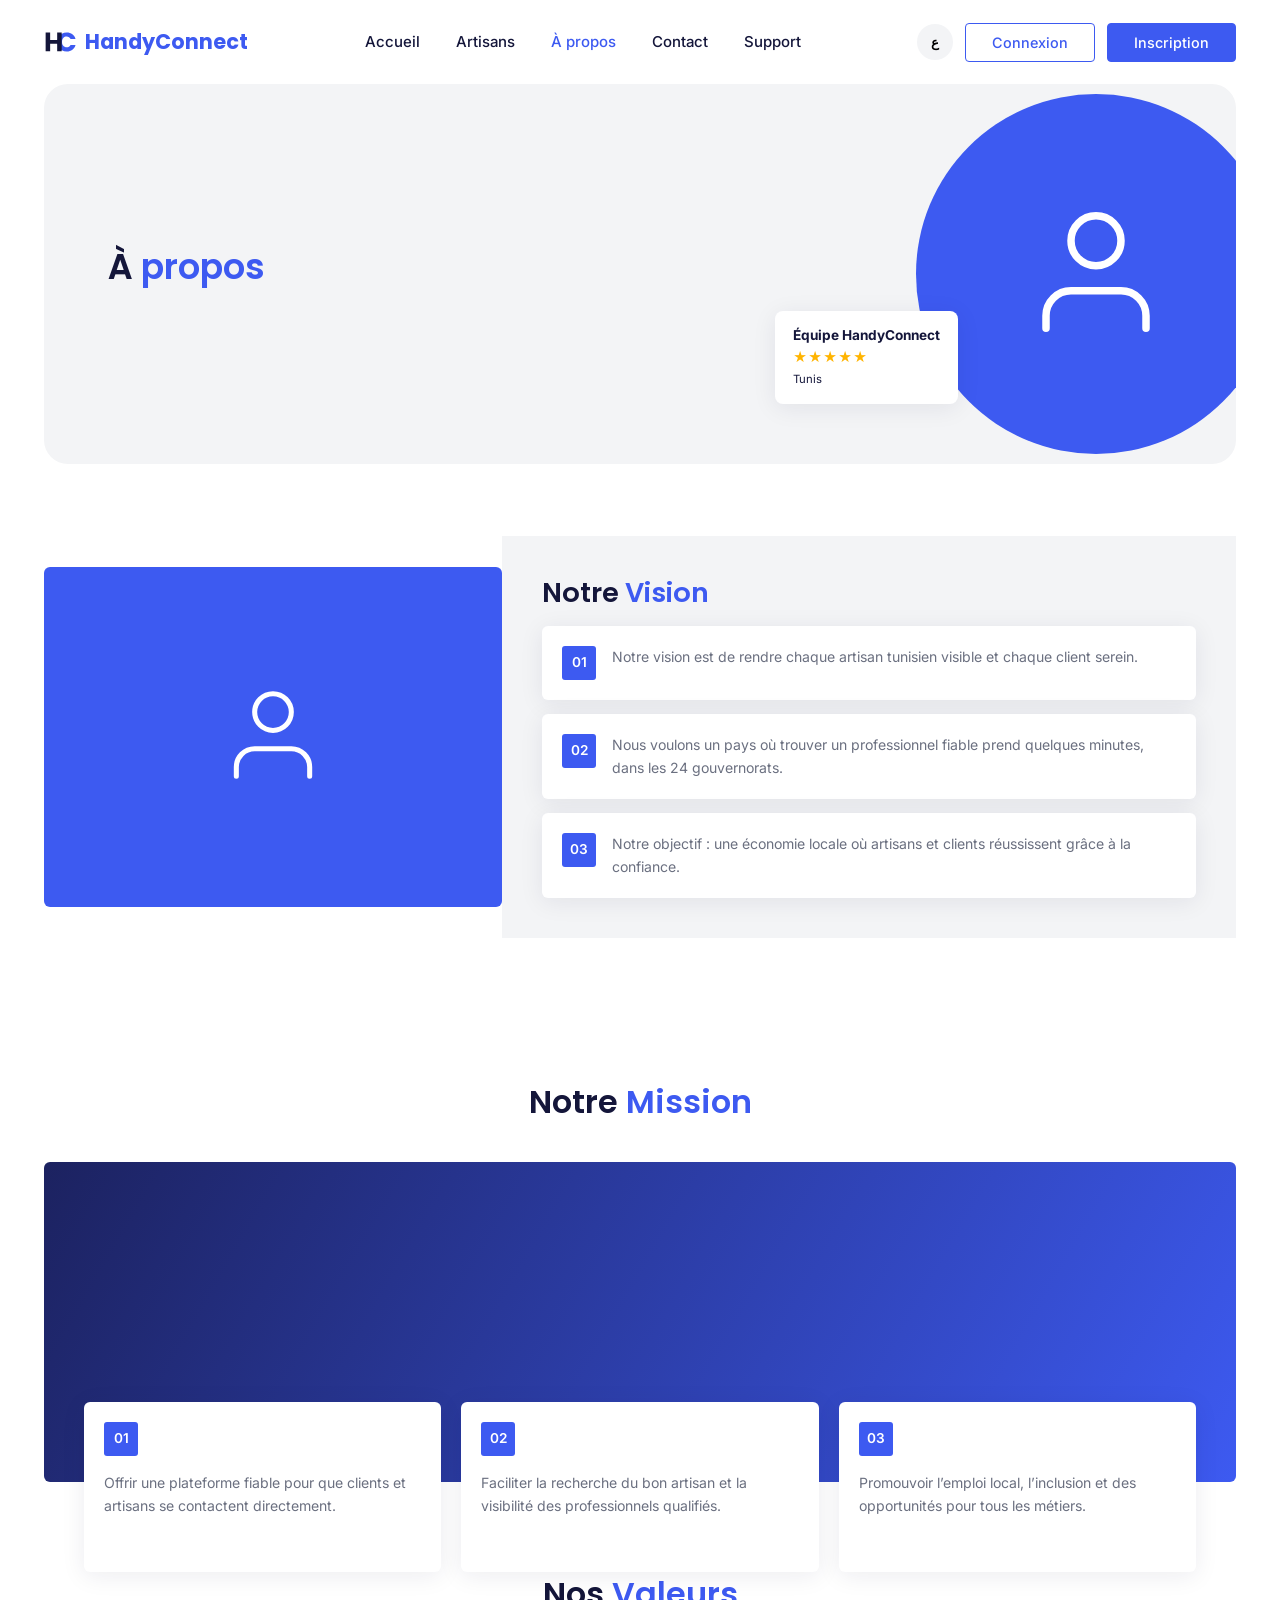
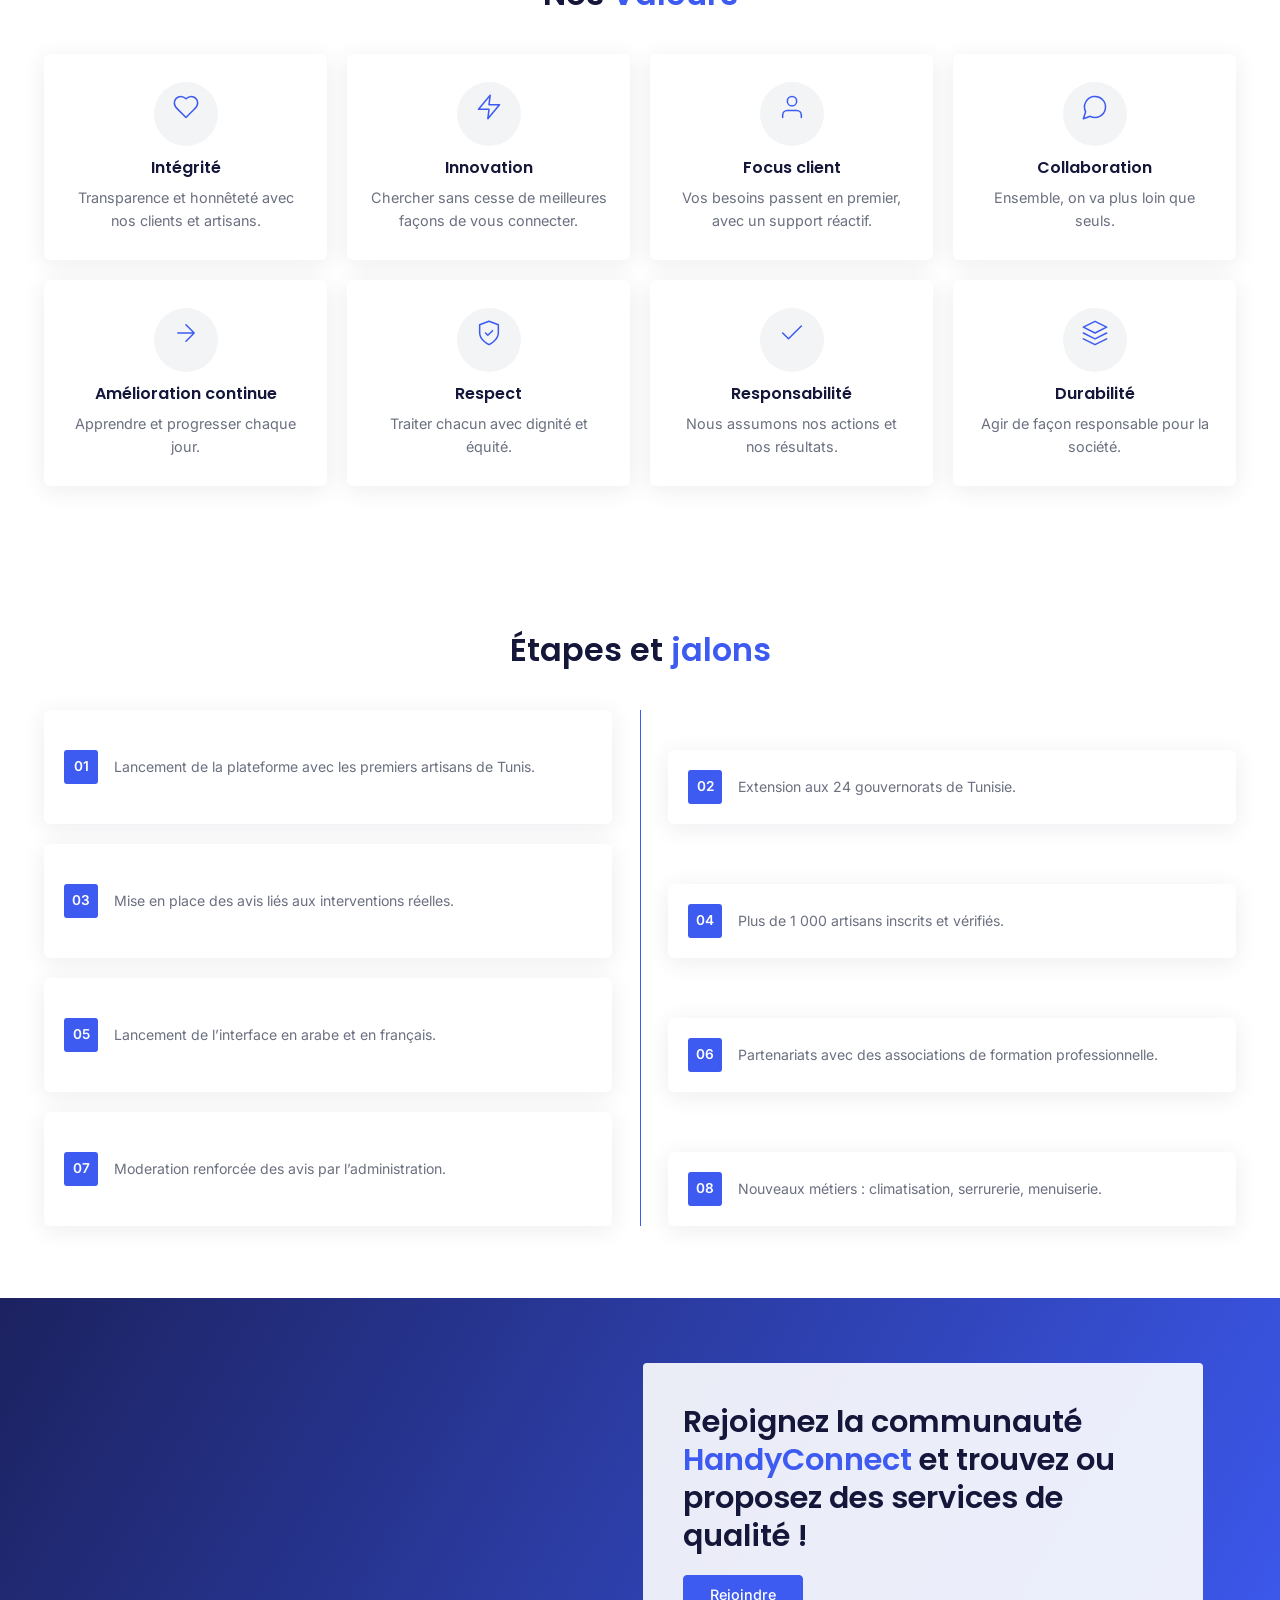
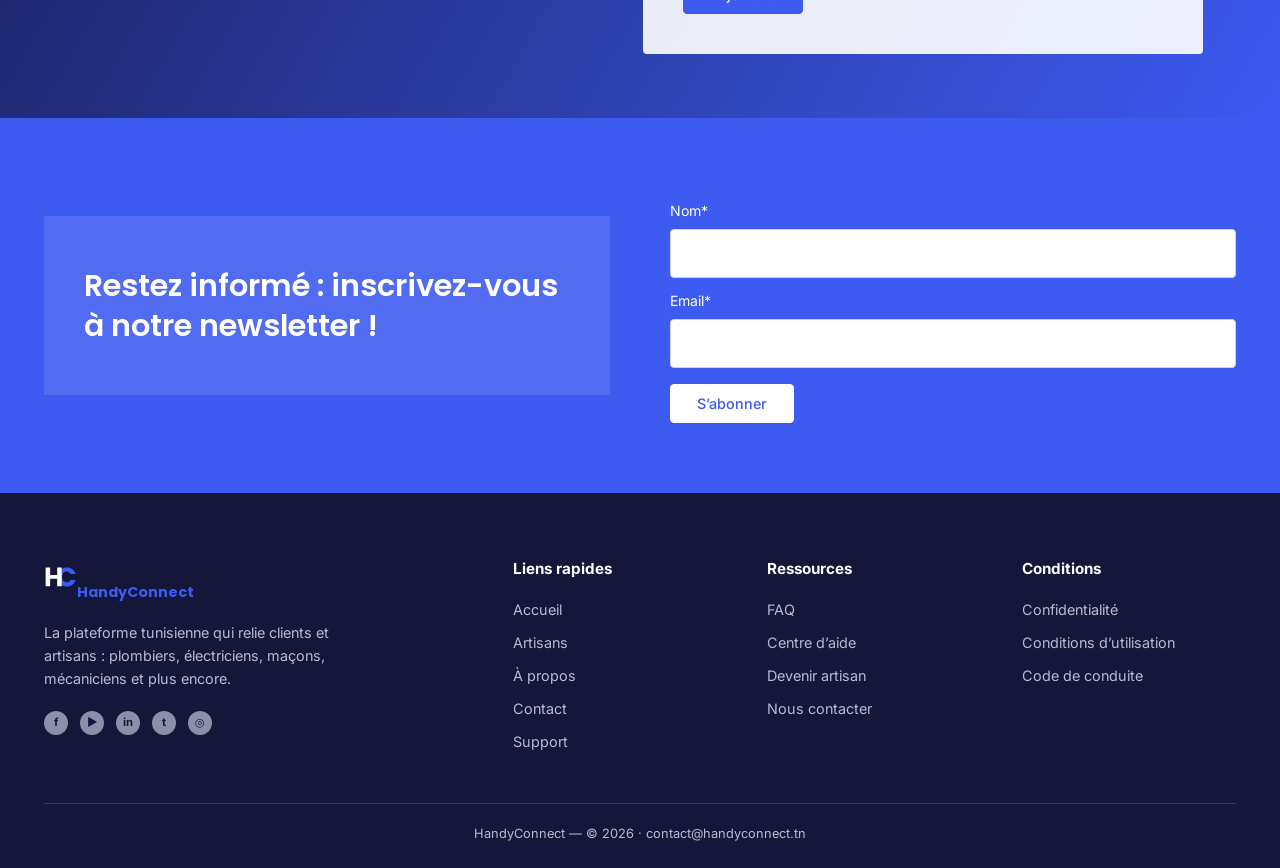
==== about.html @ 137a17ba "v0" ====
<!DOCTYPE html><html lang="fr"><head><meta charset="UTF-8"><meta name="viewport" content="width=device-width,initial-scale=1"><title>À propos — HandyConnect</title><meta name="theme-color" content="#3D5AF1"><link href="https://fonts.googleapis.com/css2?family=Cairo:wght@400;700&family=Inter:wght@400;500;600&family=Poppins:wght@500;600;700&display=swap" rel="stylesheet"><link rel="icon" href="img/logo.svg"><link rel="stylesheet" href="style.css"></head><body><div id="hd"></div>
<main class="w"><div class="hc"><div><h1 data-ar="من <span>نحن</span>">À <span>propos</span></h1></div><div class="hv"><div class="cr"><span data-ic="user"></span></div><div class="fc"><b>Équipe HandyConnect</b><br><span class="sr">★★★★★</span><br><small>Tunis</small></div></div></div>
<section class="sec"><div class="vs"><div class="vi"><span data-ic="user"></span></div><div class="vp"><h2 data-ar="رؤيتنا <span></span>">Notre <span>Vision</span></h2><div style="display:flex;flex-direction:column;gap:14px" id="vis"></div></div></div></section>
<section class="sec" style="padding-bottom:110px"><h2 class="st" data-ar="مهمتنا">Notre <span>Mission</span></h2><div class="ms"><div class="g3" id="mis"></div></div></section>
<section class="sec"><h2 class="st" data-ar="قيمنا">Nos <span>Valeurs</span></h2><div class="g4" id="val"></div></section>
<section class="sec"><h2 class="st">Étapes et <span>jalons</span></h2><div class="mil" id="mil"></div></section></main>
<section class="bn" data-cta></section><section class="nl" data-nl></section><div id="ft"></div><script src="app.js"></script></body></html>
---- style.css ----
:root{--b:#3D5AF1;--d:#14163A;--g:#F3F4F6;--m:#6B7080;--l:#E5E7EB;--sh:0 4px 24px rgba(20,22,58,.08)}
*{margin:0;padding:0;box-sizing:border-box}html{scroll-behavior:smooth}
body{font:15px/1.6 Inter,system-ui,sans-serif;color:var(--d);background:#fff}
h1,h2,h3,.logo{font-family:Poppins,sans-serif;line-height:1.25;font-weight:600}
[dir=rtl] body,[dir=rtl] h1,[dir=rtl] h2,[dir=rtl] h3,[dir=rtl] .logo{font-family:Cairo,sans-serif}
a{color:inherit;text-decoration:none}.i{width:1.1em;height:1.1em;vertical-align:-.17em;flex-shrink:0}
.w{max-width:1240px;margin:auto;padding:0 24px}h1 span,h2 span{color:var(--b)}.c{text-align:center;margin-top:36px}
.nv{background:#fff;position:sticky;top:0;z-index:20}.ni{height:84px;display:flex;align-items:center;justify-content:space-between;gap:24px}
.logo{display:flex;align-items:center;gap:8px;font-size:1.3rem;font-weight:700;color:var(--b)}
.lm{width:34px;height:34px;border-radius:50%;background:var(--g);display:grid;place-items:center;font-size:1rem}
.nv nav{display:flex;gap:36px;font-weight:500}.nv nav a.on,.nv nav a:hover{color:var(--b)}
.nr{display:flex;gap:12px;align-items:center}
.bf,.bo{display:inline-flex;align-items:center;justify-content:center;gap:8px;padding:10px 26px;border-radius:4px;font:500 .9rem Inter,sans-serif;cursor:pointer;border:1px solid var(--b)}
.bf{background:var(--b);color:#fff}.bo{background:#fff;color:var(--b)}.bf:hover{filter:brightness(.92)}
.lgb{width:36px;height:36px;border:0;background:var(--g);border-radius:50%;cursor:pointer;font-weight:700}
.hc{background:var(--g);border-radius:24px;display:grid;grid-template-columns:1.2fr 1fr;align-items:center;min-height:300px;overflow:hidden;padding:40px 0 40px 64px}
.hc h1{font-size:2.2rem;margin-bottom:14px}.hc p{max-width:480px}
.hv{position:relative;height:300px}.cr{position:absolute;right:-40px;top:-30px;width:360px;height:360px;border-radius:50%;background:var(--b);display:grid;place-items:center;color:#fff}
.cr .i{width:150px;height:150px;stroke-width:1.2}
.fc{position:absolute;left:10%;bottom:20px;background:#fff;border-radius:8px;padding:14px 18px;box-shadow:var(--sh);font-size:.85rem;z-index:2}
.sr{color:#FFB400;letter-spacing:1px}.sr i{color:#D1D5DB;font-style:normal}
input,select,textarea{font:inherit;font-size:.92rem;padding:12px 14px;border:1px solid #D1D5DB;border-radius:4px;background:#fff;color:var(--d);width:100%}
.srch{display:flex;gap:10px;margin-top:24px;flex-wrap:wrap;max-width:560px}.srch>*{flex:1;min-width:140px}.srch .bf{flex:0 0 auto}
.sec{padding:72px 0}.bg{background:var(--g)}.st{text-align:center;font-size:2rem;margin-bottom:40px}
.g4{display:grid;grid-template-columns:repeat(4,1fr);gap:20px}.g3{display:grid;grid-template-columns:repeat(3,1fr);gap:20px}
.cc{background:#fff;box-shadow:var(--sh);border-radius:6px;padding:28px 22px;text-align:center;cursor:pointer}
.cc .i{width:56px;height:56px;color:var(--b);stroke-width:1.3;margin-bottom:14px}.cc h3{font-size:1rem;margin-bottom:8px}.cc p{color:var(--m);font-size:.9rem}
.card{background:#fff;box-shadow:var(--sh);border-radius:8px;overflow:hidden;cursor:pointer;transition:.2s}.card:hover{transform:translateY(-4px)}
.av{height:190px;display:grid;place-items:center;position:relative;color:#fff}.av .i{width:70px;height:70px;stroke-width:1.2}
.av span{position:absolute;bottom:8px;right:14px;font:700 1.6rem Poppins;opacity:.35}
.c0{background:#3D5AF1}.c1{background:#5B7CFA}.c2{background:#2D3FB8}.c3{background:#6D83F2}
.cb{padding:16px}.cb h3{font-size:1.02rem}.mu{color:var(--m);font-size:.9rem}.rt{font-size:.85rem;margin:6px 0}.lc{font-size:.85rem;color:var(--m)}.lc .i{color:var(--b)}
.rr{display:flex;justify-content:space-between;align-items:flex-end;margin-top:12px;font-size:.75rem;color:var(--m)}.rr div{display:flex;flex-direction:column;gap:4px}
.tag{background:var(--b);color:#fff;padding:2px 8px;border-radius:3px;font-size:.8rem;font-weight:600;width:fit-content}.sat{background:var(--g);padding:2px 10px;border-radius:3px;color:var(--d);font-weight:600;font-size:.82rem}
.nm{width:34px;height:34px;background:var(--b);color:#fff;display:grid;place-items:center;font-weight:600;font-size:.85rem;border-radius:3px;flex-shrink:0}
.nc{display:flex;gap:16px;background:#fff;box-shadow:var(--sh);padding:20px;border-radius:6px;align-items:flex-start}.nc p{color:var(--m);font-size:.88rem}.nc h3{font-size:.95rem;margin-bottom:4px}
.bn{background:linear-gradient(120deg,#1c2260,#3D5AF1);min-height:420px;display:flex;align-items:center;justify-content:flex-end;padding:40px 6%}
.bn>div{background:rgba(255,255,255,.9);max-width:560px;padding:40px;border-radius:4px}.bn h2{font-size:1.9rem;margin-bottom:20px}
.nl{background:var(--b);color:#fff;padding:70px 0}.nli{display:grid;grid-template-columns:1fr 1fr;gap:60px;align-items:center}
.pn{background:rgba(255,255,255,.1);padding:50px 40px;font:600 1.9rem/1.3 Poppins,sans-serif}
.nl label,.fm label{display:block;margin:12px 0 6px;font-size:.88rem}.nl .bf{background:#fff;color:var(--b);margin-top:16px;border-color:#fff}
footer{background:var(--d);color:#B8BBD0;padding:64px 0 24px}.fg{display:grid;grid-template-columns:2fr 1fr 1fr 1fr;gap:40px}
.fg h4{color:#fff;margin-bottom:16px;font-size:.95rem}.fg a{display:block;margin-bottom:10px;font-size:.9rem}.fg a:hover{color:#fff}.fg p{margin:20px 0;max-width:340px;font-size:.9rem}
.fb{border-top:1px solid rgba(255,255,255,.15);margin-top:40px;padding-top:20px;text-align:center;font-size:.8rem}
.sc{display:flex;gap:12px}.sc span{width:24px;height:24px;border-radius:50%;background:#8b8fa8;color:var(--d);display:grid;place-items:center;font-size:.7rem;font-weight:700}
footer .lm{background:#fff;width:50px;height:50px}
.lay{display:grid;grid-template-columns:240px 1fr;gap:36px;padding:48px 0 72px}
.gp{padding-bottom:20px;margin-bottom:20px;border-bottom:1px solid var(--l)}.gp h4{font-size:.9rem;margin-bottom:12px}
.gp label{display:flex;gap:10px;align-items:center;font-size:.88rem;margin-bottom:10px;cursor:pointer}.gp label span{margin-inline-start:auto;color:#9CA3AF}.gp input{width:auto;accent-color:var(--b)}
.tb{display:flex;gap:10px;margin-bottom:24px}.tb input{flex:2}.tb select{flex:1}.empty{grid-column:1/-1;padding:40px;text-align:center;color:var(--m)}
.cv{height:230px;border-radius:24px;background:linear-gradient(120deg,#e8ebf5,#c9d2fb)}
.pt{display:grid;grid-template-columns:260px 1fr;gap:40px;margin-top:-120px;padding:0 40px}
.pa{background:var(--b);height:340px;border-radius:12px;display:grid;place-items:center;color:#fff}.pa .i{width:120px;height:120px;stroke-width:1.1}
.pb{display:flex;gap:10px;margin-top:16px}.pb a{flex:1;padding:10px 8px}.pi{padding-top:130px}.pi h2{font-size:1.5rem}
.pi dl{display:grid;grid-template-columns:1fr 1fr;gap:10px 30px;font-size:.88rem;margin:16px 0}.pi dt{font-weight:700;display:inline}.pi dd{display:inline;color:var(--m)}.pi>p{color:var(--m)}
.row{display:flex;gap:20px;overflow-x:auto;scroll-behavior:smooth;padding:8px 4px 16px}.row>.card{flex:0 0 260px}
.ar2{display:flex;gap:10px;align-items:center;margin-top:16px}.ar2 button{width:36px;height:36px;border-radius:50%;border:1px solid var(--b);background:#fff;color:var(--b);cursor:pointer;display:grid;place-items:center}.ar2 button:first-of-type{background:var(--b);color:#fff}
.vs{display:grid;grid-template-columns:1fr 1.6fr;gap:0;align-items:center}.vi{height:340px;background:var(--b);color:#fff;display:grid;place-items:center;border-radius:6px}.vi .i{width:110px;height:110px;stroke-width:1.1}
.vp{background:var(--g);padding:40px;display:flex;flex-direction:column;gap:16px}.vp h2{font-size:1.7rem}
.ms{background:linear-gradient(120deg,#1c2260,#3D5AF1);border-radius:6px;padding:150px 40px 0;margin-bottom:-90px;position:relative}.ms .g3{transform:translateY(90px)}.ms .nc{flex-direction:column;min-height:170px}
.vc{width:64px;height:64px;border-radius:50%;background:var(--g);display:grid;place-items:center;margin:0 auto 12px;color:var(--b)}.vc .i{width:28px;height:28px}
.mil{position:relative;display:grid;grid-template-columns:1fr 1fr;gap:20px 56px}.mil:before{content:'';position:absolute;left:50%;top:0;bottom:0;width:1px;background:var(--b)}.mil .nc:nth-child(even){margin-top:40px}.mil .nc{align-items:center}
.fm{background:#fff;box-shadow:var(--sh);padding:40px;border-radius:6px}.fm h2{font-size:1.8rem;margin-bottom:8px}.fm em{color:#e11;font-style:normal}.fm .bf{margin-top:20px}.fm textarea{min-height:110px}
.cg{display:grid;grid-template-columns:1.2fr 1fr;gap:60px;padding:48px 0;align-items:start}
.dk{background:var(--d);color:#fff;padding:44px;border-radius:6px}.dk h2{font-size:1.9rem;margin-bottom:24px}.dk div{display:flex;gap:14px;margin-bottom:20px}.dk small{display:block;opacity:.8}.dk b{font-size:1.05rem}
.ofc{display:grid;grid-template-columns:1fr 1fr;gap:20px;background:#fff;padding:0}.mp{min-height:420px;background:#e9edf0 repeating-linear-gradient(45deg,transparent 0 40px,#fff 40px 43px),repeating-linear-gradient(-30deg,transparent 0 60px,#dfe4e8 60px 64px);position:relative;border-radius:4px}
.mp .i{position:absolute;width:30px;height:30px;color:var(--b);fill:#fff}.ol{display:flex;flex-direction:column;gap:16px;justify-content:center;padding:20px}
.of{display:flex;gap:16px;align-items:center;border:1px solid #9CA3AF;border-radius:4px;padding:16px 24px;cursor:pointer}.of.on{box-shadow:var(--sh);border-color:#fff}.of .th{width:80px;height:60px;border-radius:4px;background:var(--b);display:grid;place-items:center;color:#fff}
.faq details{border-bottom:1px solid var(--l);padding:14px 0}.faq summary{font-weight:600;cursor:pointer}.faq p{color:var(--m);margin-top:8px}
.sp{display:grid;grid-template-columns:1fr 1fr;gap:40px;align-items:stretch}.sp .vi{height:100%;min-height:420px}
.au{max-width:900px;margin:40px auto;display:grid;grid-template-columns:1fr 1.2fr;box-shadow:var(--sh);border-radius:12px;overflow:hidden}
.al{background:var(--b);color:#fff;padding:40px;display:flex;flex-direction:column;gap:14px}.al h2{font-size:1.8rem}.al ul{list-style:none;margin-top:auto;display:flex;flex-direction:column;gap:8px}
.ar{padding:40px}.ar h1{font-size:1.7rem}.ar label{display:block;margin:14px 0 4px;font-weight:500;font-size:.88rem}.ar .bf{width:100%;margin-top:18px}.ar p.alt{text-align:center;margin-top:14px}.ar a{color:var(--b);font-weight:600}
.tabs{display:flex;gap:8px;margin-top:12px}.tabs label{flex:1;margin:0;text-align:center;border:1px solid var(--b);border-radius:4px;padding:9px;cursor:pointer}.tabs input{display:none;width:auto}.tabs label:has(input:checked){background:var(--b);color:#fff}
.pw{position:relative}.pe{position:absolute;right:10px;top:50%;transform:translateY(-50%);border:0;background:none;cursor:pointer;color:var(--m)}
[dir=rtl] .pe{right:auto;left:10px}
@media(max-width:900px){.nv nav{display:none}.hc{grid-template-columns:1fr;padding:32px 24px}.hv{display:none}.g4,.g3{grid-template-columns:1fr 1fr}.lay,.vs,.cg,.ofc,.sp,.au,.nli,.pt,.fg{grid-template-columns:1fr}.pt{margin-top:-60px;padding:0 16px}.pi{padding-top:0}.mil{grid-template-columns:1fr}.mil:before{display:none}.ms .g3{transform:none}.ms{padding:40px 16px;margin:0}.nr .bo{display:none}}
@media(max-width:560px){.g4,.g3{grid-template-columns:1fr}}
.av img,.pa img{position:absolute;inset:0;width:100%;height:100%;object-fit:cover}.pa{position:relative;overflow:hidden}
.stt{display:flex;justify-content:space-around;flex-wrap:wrap;gap:20px;padding:36px 0;text-align:center}.stt b{display:block;font:600 1.8rem Poppins,sans-serif;color:var(--b)}.stt span{color:var(--m);font-size:.9rem}
.pop{margin-top:14px;font-size:.85rem}.pop a{color:var(--b);margin-inline-end:10px;text-decoration:underline}
.bb{background:var(--b);color:#fff;border-radius:12px;padding:64px;display:grid;grid-template-columns:1fr 1.3fr;gap:40px;align-items:center}.bb h2{font-size:1.8rem}.bb .bo{border-color:#fff;background:none;color:#fff}.bb .bf{background:#fff;color:var(--b);border-color:#fff}.bb .bt{display:flex;gap:12px;margin-top:24px;flex-wrap:wrap}.bb .vi{background:rgba(255,255,255,.12);height:220px}
.tile{background:#fff;box-shadow:var(--sh);border-radius:6px;padding:24px 16px;text-align:center;cursor:pointer}.tile.on{background:var(--d);color:#fff}.tile .i{width:44px;height:44px;margin-bottom:8px;color:var(--b);stroke-width:1.4}.tile.on .i{color:#fff}.tile small{display:block;color:var(--m)}.tile.on small{color:#B8BBD0}
.ft6 .nc{flex-direction:column}.ft6 .i{width:34px;height:34px;color:var(--b)}
.pl{display:grid;grid-template-columns:1fr 1fr;gap:24px;max-width:860px;margin:auto}.plan{padding:32px;border-radius:8px;box-shadow:var(--sh);background:#fff}.plan.k{background:var(--d);color:#fff}.plan .pr{font:600 2.2rem Poppins,sans-serif;display:block;margin:8px 0}.plan ul{list-style:none;margin:16px 0 24px}.plan li{padding:5px 0;display:flex;gap:8px;font-size:.9rem}.plan li:before{content:'✓';color:var(--b)}.plan.k li:before{color:#8fa2ff}.plan .bf{width:100%}
.tt{max-width:760px;margin:auto;text-align:center}.tt p{font-size:1.1rem;color:var(--m);margin-bottom:20px}.tn{display:flex;gap:10px;align-items:center;justify-content:center;margin-top:24px}.tn b{font:600 2rem Poppins,sans-serif;color:var(--b)}
.pc{background:#fff;box-shadow:var(--sh);border-radius:6px;padding:18px;display:flex;flex-direction:column;gap:6px;font-size:.9rem}.bl .av{height:150px}
.faq details[open] summary{color:var(--b)}
@media(max-width:900px){.bb,.pl{grid-template-columns:1fr;padding:32px 20px}.bb{padding:32px 20px}}
.lg{height:40px;width:auto}
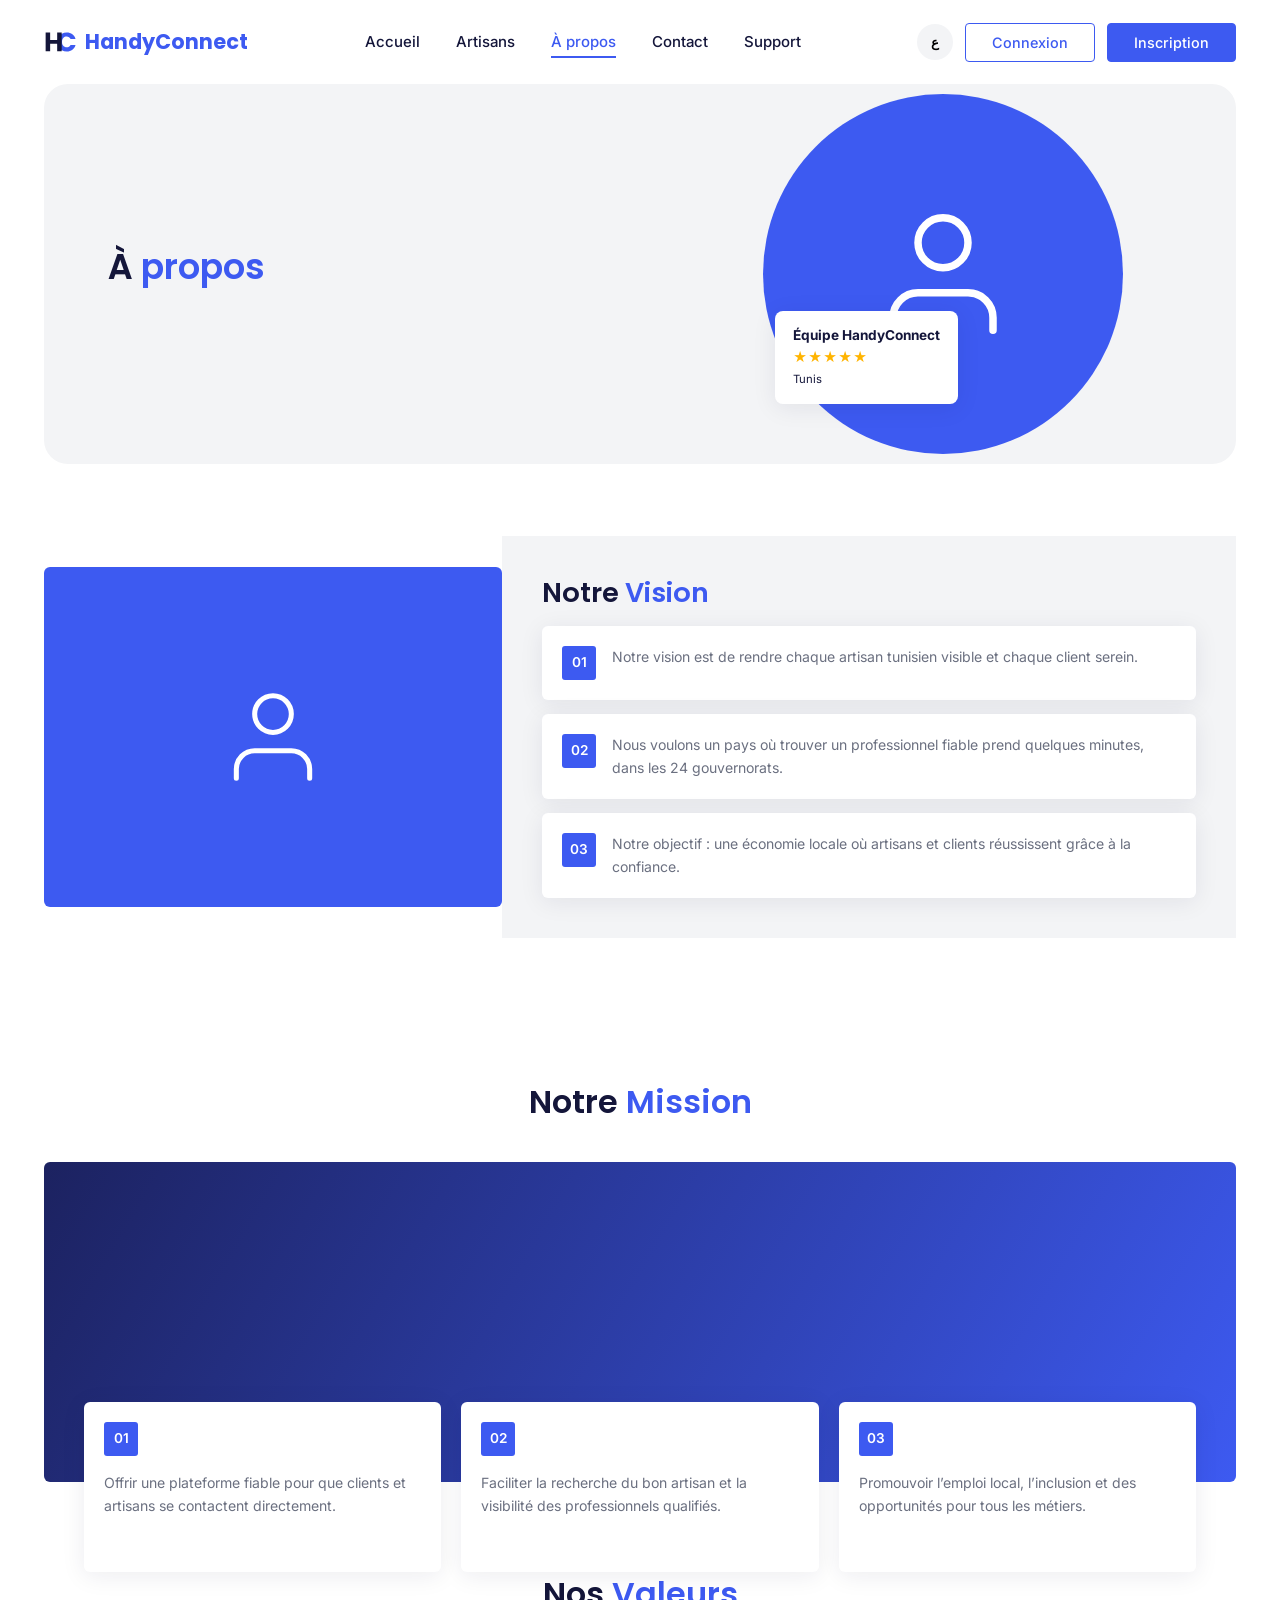
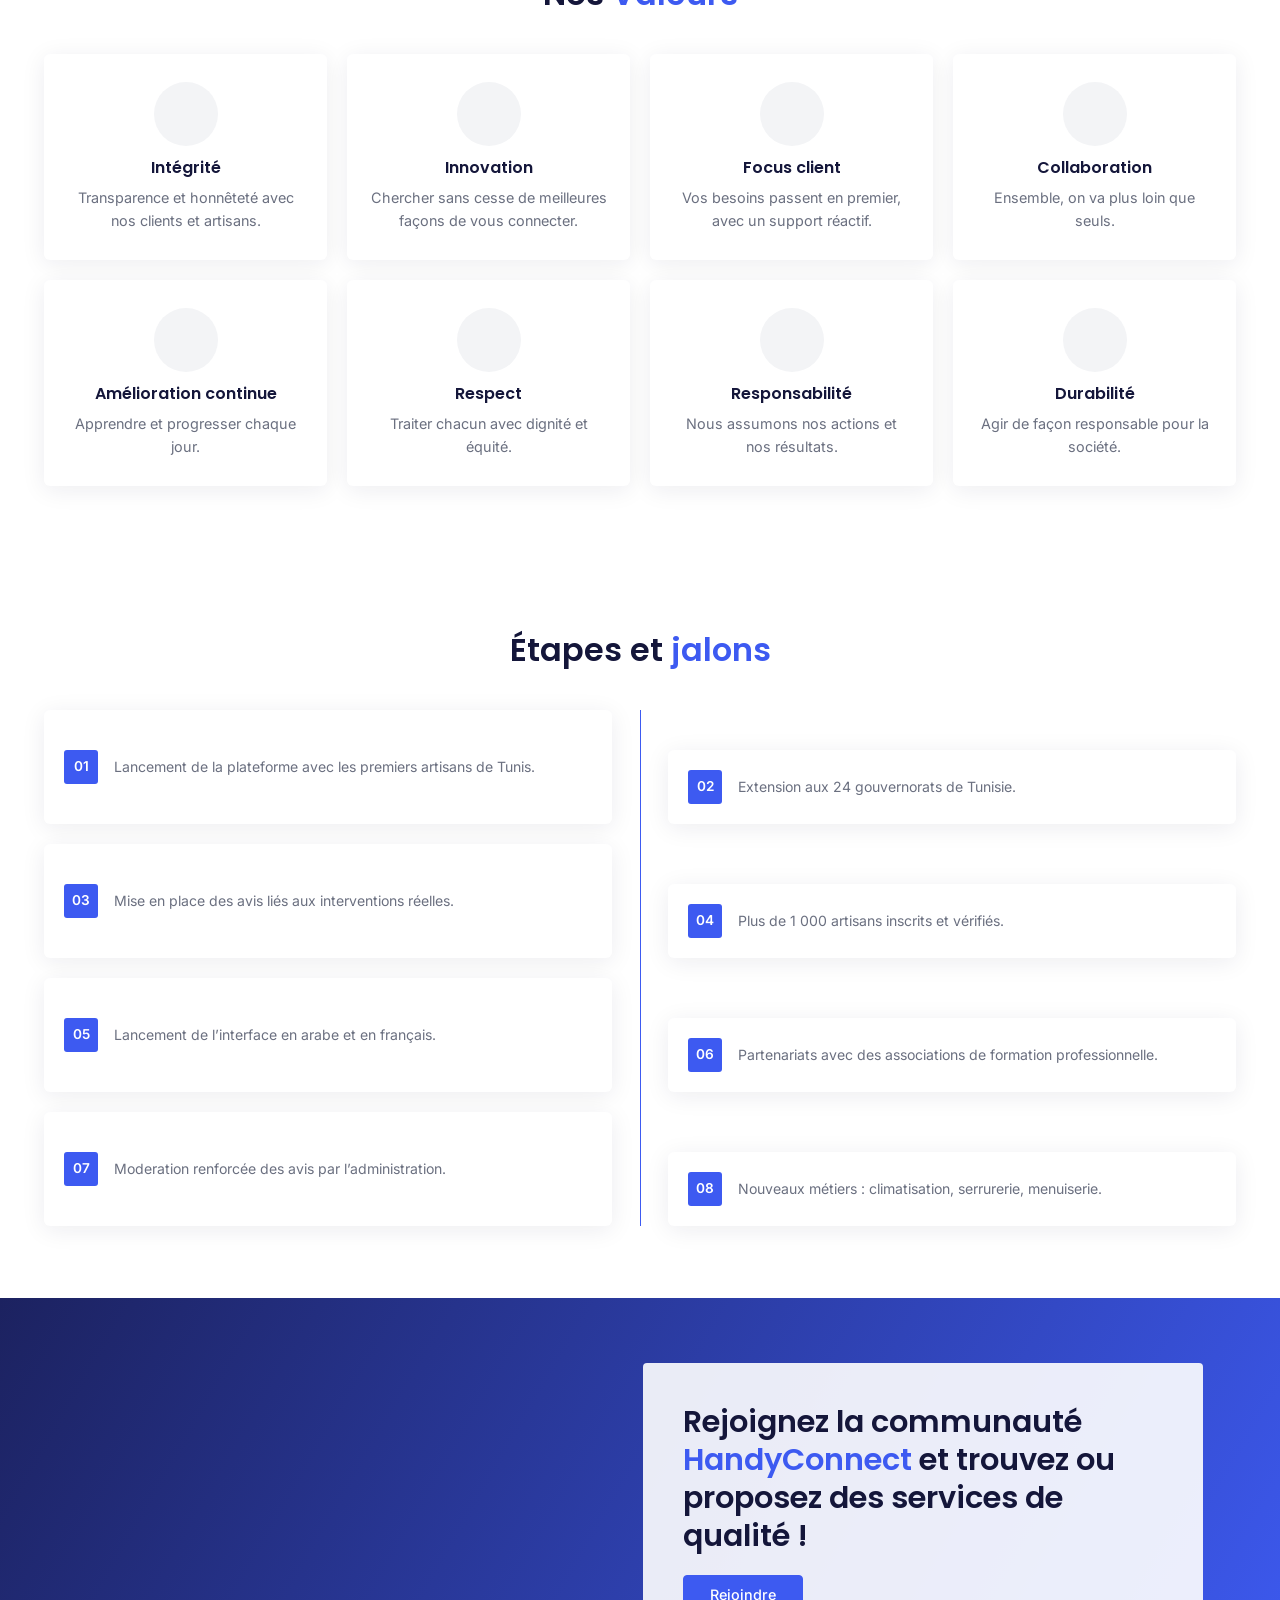
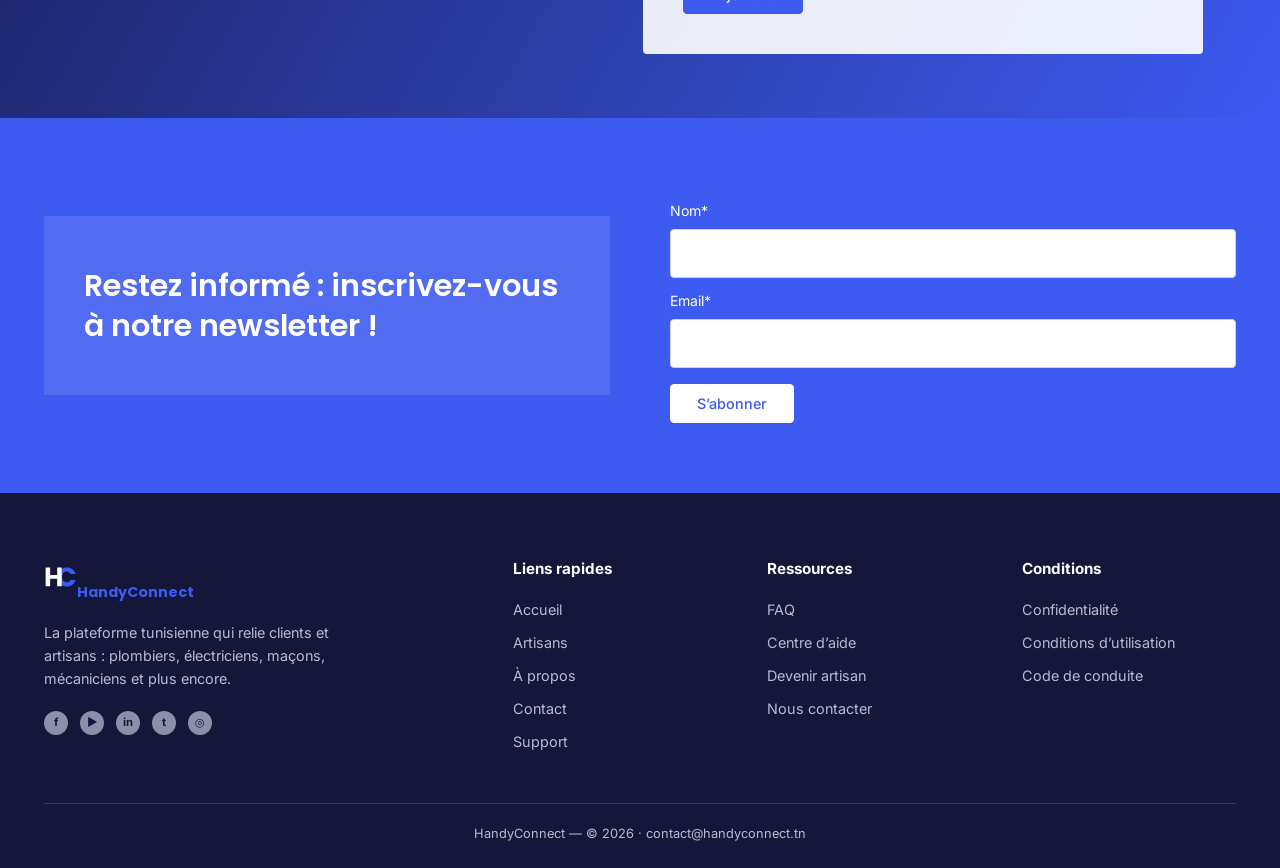
==== commit 17b6f175: "v4" ====
--- a/about.html
+++ b/about.html
@@ -1,7 +1,61 @@
-<!DOCTYPE html><html lang="fr"><head><meta charset="UTF-8"><meta name="viewport" content="width=device-width,initial-scale=1"><title>À propos — HandyConnect</title><meta name="theme-color" content="#3D5AF1"><link href="https://fonts.googleapis.com/css2?family=Cairo:wght@400;700&family=Inter:wght@400;500;600&family=Poppins:wght@500;600;700&display=swap" rel="stylesheet"><link rel="icon" href="img/logo.svg"><link rel="stylesheet" href="style.css"></head><body><div id="hd"></div>
-<main class="w"><div class="hc"><div><h1 data-ar="من <span>نحن</span>">À <span>propos</span></h1></div><div class="hv"><div class="cr"><span data-ic="user"></span></div><div class="fc"><b>Équipe HandyConnect</b><br><span class="sr">★★★★★</span><br><small>Tunis</small></div></div></div>
-<section class="sec"><div class="vs"><div class="vi"><span data-ic="user"></span></div><div class="vp"><h2 data-ar="رؤيتنا <span></span>">Notre <span>Vision</span></h2><div style="display:flex;flex-direction:column;gap:14px" id="vis"></div></div></div></section>
-<section class="sec" style="padding-bottom:110px"><h2 class="st" data-ar="مهمتنا">Notre <span>Mission</span></h2><div class="ms"><div class="g3" id="mis"></div></div></section>
-<section class="sec"><h2 class="st" data-ar="قيمنا">Nos <span>Valeurs</span></h2><div class="g4" id="val"></div></section>
-<section class="sec"><h2 class="st">Étapes et <span>jalons</span></h2><div class="mil" id="mil"></div></section></main>
-<section class="bn" data-cta></section><section class="nl" data-nl></section><div id="ft"></div><script src="app.js"></script></body></html>
+<!DOCTYPE html>
+<html lang="fr">
+
+<head>
+    <meta charset="UTF-8">
+    <meta name="viewport" content="width=device-width,initial-scale=1">
+    <title>À propos — HandyConnect</title>
+    <meta name="theme-color" content="#3D5AF1">
+    <link
+        href="https://fonts.googleapis.com/css2?family=Cairo:wght@400;700&family=Inter:wght@400;500;600&family=Poppins:wght@500;600;700&display=swap"
+        rel="stylesheet">
+    <link rel="icon" href="img/logo.svg">
+    <link rel="stylesheet" href="css/style.css">
+</head>
+
+<body>
+    <div id="hd"></div>
+    <main class="w">
+        <div class="hc">
+            <div>
+                <h1 data-ar="من <span>نحن</span>">À <span>propos</span></h1>
+            </div>
+            <div class="hv">
+                <div class="cr"><span data-ic="user"></span></div>
+                <div class="fc"><b>Équipe HandyConnect</b><br><span class="sr">★★★★★</span><br><small>Tunis</small>
+                </div>
+            </div>
+        </div>
+        <section class="sec">
+            <div class="vs">
+                <div class="vi"><span data-ic="user"></span></div>
+                <div class="vp">
+                    <h2 data-ar="رؤيتنا <span></span>">Notre <span>Vision</span></h2>
+                    <div style="display:flex;flex-direction:column;gap:14px" id="vis"></div>
+                </div>
+            </div>
+        </section>
+        <section class="sec" style="padding-bottom:110px">
+            <h2 class="st" data-ar="مهمتنا">Notre <span>Mission</span></h2>
+            <div class="ms">
+                <div class="g3" id="mis"></div>
+            </div>
+        </section>
+        <section class="sec">
+            <h2 class="st" data-ar="قيمنا">Nos <span>Valeurs</span></h2>
+            <div class="g4" id="val"></div>
+        </section>
+        <section class="sec">
+            <h2 class="st">Étapes et <span>jalons</span></h2>
+            <div class="mil" id="mil"></div>
+        </section>
+    </main>
+    <section class="bn" data-cta></section>
+    <section class="nl" data-nl></section>
+    <div id="ft"></div>
+    <script src="js/data.js"></script>
+    <script src="js/app.js"></script>
+    <script src="js/forms.js"></script>
+</body>
+
+</html>
--- a/css/style.css
+++ b/css/style.css
@@ -0,0 +1,141 @@
+:root{--b:#3D5AF1;--d:#14163A;--g:#F3F4F6;--m:#6B7080;--l:#E5E7EB;--sh:0 4px 24px rgba(20,22,58,.08)}
+*{margin:0;padding:0;box-sizing:border-box}html{scroll-behavior:smooth}
+body{font:15px/1.6 Inter,system-ui,sans-serif;color:var(--d);background:#fff}
+h1,h2,h3,.logo{font-family:Poppins,sans-serif;line-height:1.25;font-weight:600}
+[dir=rtl] body,[dir=rtl] h1,[dir=rtl] h2,[dir=rtl] h3,[dir=rtl] .logo{font-family:Cairo,sans-serif}
+a{color:inherit;text-decoration:none}.i{width:1.1em;height:1.1em;vertical-align:-.17em;flex-shrink:0}
+.w{max-width:1240px;margin:auto;padding:0 24px}h1 span,h2 span{color:var(--b)}.c{text-align:center;margin-top:36px}
+.nv{background:#fff;position:sticky;top:0;z-index:20}.ni{height:84px;display:flex;align-items:center;justify-content:space-between;gap:24px}
+.logo{display:flex;align-items:center;gap:8px;font-size:1.3rem;font-weight:700;color:var(--b)}
+.lm{width:34px;height:34px;border-radius:50%;background:var(--g);display:grid;place-items:center;font-size:1rem}
+.nv nav{display:flex;gap:36px;font-weight:500}.nv nav a.on,.nv nav a:hover{color:var(--b)}
+.nr{display:flex;gap:12px;align-items:center}
+.bf,.bo{display:inline-flex;align-items:center;justify-content:center;gap:8px;padding:10px 26px;border-radius:4px;font:500 .9rem Inter,sans-serif;cursor:pointer;border:1px solid var(--b)}
+.bf{background:var(--b);color:#fff}.bo{background:#fff;color:var(--b)}.bf:hover{filter:brightness(.92)}
+.lgb{width:36px;height:36px;border:0;background:var(--g);border-radius:50%;cursor:pointer;font-weight:700}
+.hc{background:var(--g);border-radius:24px;display:grid;grid-template-columns:1.2fr 1fr;align-items:center;min-height:300px;overflow:hidden;padding:40px 0 40px 64px}
+.hc h1{font-size:2.2rem;margin-bottom:14px}.hc p{max-width:480px}
+.hv{position:relative;height:300px}.cr{position:absolute;right:-40px;top:-30px;width:360px;height:360px;border-radius:50%;background:var(--b);display:grid;place-items:center;color:#fff}
+.cr .i{width:150px;height:150px;stroke-width:1.2}
+.fc{position:absolute;left:10%;bottom:20px;background:#fff;border-radius:8px;padding:14px 18px;box-shadow:var(--sh);font-size:.85rem;z-index:2}
+.sr{color:#FFB400;letter-spacing:1px}.sr i{color:#D1D5DB;font-style:normal}
+input,select,textarea{font:inherit;font-size:.92rem;padding:12px 14px;border:1px solid #D1D5DB;border-radius:4px;background:#fff;color:var(--d);width:100%}
+.srch{display:flex;gap:10px;margin-top:24px;flex-wrap:wrap;max-width:560px}.srch>*{flex:1;min-width:140px}.srch .bf{flex:0 0 auto}
+.sec{padding:72px 0}.bg{background:var(--g)}.st{text-align:center;font-size:2rem;margin-bottom:40px}
+.g4{display:grid;grid-template-columns:repeat(4,1fr);gap:20px}.g3{display:grid;grid-template-columns:repeat(3,1fr);gap:20px}
+.cc{background:#fff;box-shadow:var(--sh);border-radius:6px;padding:28px 22px;text-align:center;cursor:pointer}
+.cc .i{width:56px;height:56px;color:var(--b);stroke-width:1.3;margin-bottom:14px}.cc h3{font-size:1rem;margin-bottom:8px}.cc p{color:var(--m);font-size:.9rem}
+.card{background:#fff;box-shadow:var(--sh);border-radius:8px;overflow:hidden;cursor:pointer;transition:.2s}.card:hover{transform:translateY(-4px)}
+.av{height:190px;display:grid;place-items:center;position:relative;color:#fff}.av .i{width:70px;height:70px;stroke-width:1.2}
+.av span{position:absolute;bottom:8px;right:14px;font:700 1.6rem Poppins;opacity:.35}
+.c0{background:#3D5AF1}.c1{background:#5B7CFA}.c2{background:#2D3FB8}.c3{background:#6D83F2}
+.cb{padding:16px}.cb h3{font-size:1.02rem}.mu{color:var(--m);font-size:.9rem}.rt{font-size:.85rem;margin:6px 0}.lc{font-size:.85rem;color:var(--m)}.lc .i{color:var(--b)}
+.rr{display:flex;justify-content:space-between;align-items:flex-end;margin-top:12px;font-size:.75rem;color:var(--m)}.rr div{display:flex;flex-direction:column;gap:4px}
+.tag{background:var(--b);color:#fff;padding:2px 8px;border-radius:3px;font-size:.8rem;font-weight:600;width:fit-content}.sat{background:var(--g);padding:2px 10px;border-radius:3px;color:var(--d);font-weight:600;font-size:.82rem}
+.nm{width:34px;height:34px;background:var(--b);color:#fff;display:grid;place-items:center;font-weight:600;font-size:.85rem;border-radius:3px;flex-shrink:0}
+.nc{display:flex;gap:16px;background:#fff;box-shadow:var(--sh);padding:20px;border-radius:6px;align-items:flex-start}.nc p{color:var(--m);font-size:.88rem}.nc h3{font-size:.95rem;margin-bottom:4px}
+.bn{background:linear-gradient(120deg,#1c2260,#3D5AF1);min-height:420px;display:flex;align-items:center;justify-content:flex-end;padding:40px 6%}
+.bn>div{background:rgba(255,255,255,.9);max-width:560px;padding:40px;border-radius:4px}.bn h2{font-size:1.9rem;margin-bottom:20px}
+.nl{background:var(--b);color:#fff;padding:70px 0}.nli{display:grid;grid-template-columns:1fr 1fr;gap:60px;align-items:center}
+.pn{background:rgba(255,255,255,.1);padding:50px 40px;font:600 1.9rem/1.3 Poppins,sans-serif}
+.nl label,.fm label{display:block;margin:12px 0 6px;font-size:.88rem}.nl .bf{background:#fff;color:var(--b);margin-top:16px;border-color:#fff}
+footer{background:var(--d);color:#B8BBD0;padding:64px 0 24px}.fg{display:grid;grid-template-columns:2fr 1fr 1fr 1fr;gap:40px}
+.fg h4{color:#fff;margin-bottom:16px;font-size:.95rem}.fg a{display:block;margin-bottom:10px;font-size:.9rem}.fg a:hover{color:#fff}.fg p{margin:20px 0;max-width:340px;font-size:.9rem}
+.fb{border-top:1px solid rgba(255,255,255,.15);margin-top:40px;padding-top:20px;text-align:center;font-size:.8rem}
+.sc{display:flex;gap:12px}.sc span{width:24px;height:24px;border-radius:50%;background:#8b8fa8;color:var(--d);display:grid;place-items:center;font-size:.7rem;font-weight:700}
+footer .lm{background:#fff;width:50px;height:50px}
+.lay{display:grid;grid-template-columns:240px 1fr;gap:36px;padding:48px 0 72px}
+.gp{padding-bottom:20px;margin-bottom:20px;border-bottom:1px solid var(--l)}.gp h4{font-size:.9rem;margin-bottom:12px}
+.gp label{display:flex;gap:10px;align-items:center;font-size:.88rem;margin-bottom:10px;cursor:pointer}.gp label span{margin-inline-start:auto;color:#9CA3AF}.gp input{width:auto;accent-color:var(--b)}
+.tb{display:flex;gap:10px;margin-bottom:24px}.tb input{flex:2}.tb select{flex:1}.empty{grid-column:1/-1;padding:40px;text-align:center;color:var(--m)}
+.cv{height:230px;border-radius:24px;background:linear-gradient(120deg,#e8ebf5,#c9d2fb)}
+.pt{display:grid;grid-template-columns:260px 1fr;gap:40px;margin-top:-120px;padding:0 40px}
+.pa{background:var(--b);height:340px;border-radius:12px;display:grid;place-items:center;color:#fff}.pa .i{width:120px;height:120px;stroke-width:1.1}
+.pb{display:flex;gap:10px;margin-top:16px}.pb a{flex:1;padding:10px 8px}.pi{padding-top:130px}.pi h2{font-size:1.5rem}
+.pi dl{display:grid;grid-template-columns:1fr 1fr;gap:10px 30px;font-size:.88rem;margin:16px 0}.pi dt{font-weight:700;display:inline}.pi dd{display:inline;color:var(--m)}.pi>p{color:var(--m)}
+.row{display:flex;gap:20px;overflow-x:auto;scroll-behavior:smooth;padding:8px 4px 16px}.row>.card{flex:0 0 260px}
+.ar2{display:flex;gap:10px;align-items:center;margin-top:16px}.ar2 button{width:36px;height:36px;border-radius:50%;border:1px solid var(--b);background:#fff;color:var(--b);cursor:pointer;display:grid;place-items:center}.ar2 button:first-of-type{background:var(--b);color:#fff}
+.vs{display:grid;grid-template-columns:1fr 1.6fr;gap:0;align-items:center}.vi{height:340px;background:var(--b);color:#fff;display:grid;place-items:center;border-radius:6px}.vi .i{width:110px;height:110px;stroke-width:1.1}
+.vp{background:var(--g);padding:40px;display:flex;flex-direction:column;gap:16px}.vp h2{font-size:1.7rem}
+.ms{background:linear-gradient(120deg,#1c2260,#3D5AF1);border-radius:6px;padding:150px 40px 0;margin-bottom:-90px;position:relative}.ms .g3{transform:translateY(90px)}.ms .nc{flex-direction:column;min-height:170px}
+.vc{width:64px;height:64px;border-radius:50%;background:var(--g);display:grid;place-items:center;margin:0 auto 12px;color:var(--b)}.vc .i{width:28px;height:28px}
+.mil{position:relative;display:grid;grid-template-columns:1fr 1fr;gap:20px 56px}.mil:before{content:'';position:absolute;left:50%;top:0;bottom:0;width:1px;background:var(--b)}.mil .nc:nth-child(even){margin-top:40px}.mil .nc{align-items:center}
+.fm{background:#fff;box-shadow:var(--sh);padding:40px;border-radius:6px}.fm h2{font-size:1.8rem;margin-bottom:8px}.fm em{color:#e11;font-style:normal}.fm .bf{margin-top:20px}.fm textarea{min-height:110px}
+.cg{display:grid;grid-template-columns:1.2fr 1fr;gap:60px;padding:48px 0;align-items:start}
+.dk{background:var(--d);color:#fff;padding:44px;border-radius:6px}.dk h2{font-size:1.9rem;margin-bottom:24px}.dk div{display:flex;gap:14px;margin-bottom:20px}.dk small{display:block;opacity:.8}.dk b{font-size:1.05rem}
+.ofc{display:grid;grid-template-columns:1fr 1fr;gap:20px;background:#fff;padding:0}.mp{min-height:420px;background:#e9edf0 repeating-linear-gradient(45deg,transparent 0 40px,#fff 40px 43px),repeating-linear-gradient(-30deg,transparent 0 60px,#dfe4e8 60px 64px);position:relative;border-radius:4px}
+.mp .i{position:absolute;width:30px;height:30px;color:var(--b);fill:#fff}.ol{display:flex;flex-direction:column;gap:16px;justify-content:center;padding:20px}
+.of{display:flex;gap:16px;align-items:center;border:1px solid #9CA3AF;border-radius:4px;padding:16px 24px;cursor:pointer}.of.on{box-shadow:var(--sh);border-color:#fff}.of .th{width:80px;height:60px;border-radius:4px;background:var(--b);display:grid;place-items:center;color:#fff}
+.faq details{border-bottom:1px solid var(--l);padding:14px 0}.faq summary{font-weight:600;cursor:pointer}.faq p{color:var(--m);margin-top:8px}
+.sp{display:grid;grid-template-columns:1fr 1fr;gap:40px;align-items:stretch}.sp .vi{height:100%;min-height:420px}
+.au{max-width:900px;margin:40px auto;display:grid;grid-template-columns:1fr 1.2fr;box-shadow:var(--sh);border-radius:12px;overflow:hidden}
+.al{background:var(--b);color:#fff;padding:40px;display:flex;flex-direction:column;gap:14px}.al h2{font-size:1.8rem}.al ul{list-style:none;margin-top:auto;display:flex;flex-direction:column;gap:8px}
+.ar{padding:40px}.ar h1{font-size:1.7rem}.ar label{display:block;margin:14px 0 4px;font-weight:500;font-size:.88rem}.ar .bf{width:100%;margin-top:18px}.ar p.alt{text-align:center;margin-top:14px}.ar a{color:var(--b);font-weight:600}
+.tabs{display:flex;gap:8px;margin-top:12px}.tabs label{flex:1;margin:0;text-align:center;border:1px solid var(--b);border-radius:4px;padding:9px;cursor:pointer}.tabs input{display:none;width:auto}.tabs label:has(input:checked){background:var(--b);color:#fff}
+.pw{position:relative}.pe{position:absolute;right:10px;top:50%;transform:translateY(-50%);border:0;background:none;cursor:pointer;color:var(--m)}
+[dir=rtl] .pe{right:auto;left:10px}
+@media(max-width:900px){.nv nav{display:none}.hc{grid-template-columns:1fr;padding:32px 24px}.hv{display:none}.g4,.g3{grid-template-columns:1fr 1fr}.lay,.vs,.cg,.ofc,.sp,.au,.nli,.pt,.fg{grid-template-columns:1fr}.pt{margin-top:-60px;padding:0 16px}.pi{padding-top:0}.mil{grid-template-columns:1fr}.mil:before{display:none}.ms .g3{transform:none}.ms{padding:40px 16px;margin:0}.nr .bo{display:none}}
+@media(max-width:560px){.g4,.g3{grid-template-columns:1fr}}
+.av img,.pa img{position:absolute;inset:0;width:100%;height:100%;object-fit:cover}.pa{position:relative;overflow:hidden}
+.stt{display:flex;justify-content:space-around;flex-wrap:wrap;gap:20px;padding:36px 0;text-align:center}.stt b{display:block;font:600 1.8rem Poppins,sans-serif;color:var(--b)}.stt span{color:var(--m);font-size:.9rem}
+.pop{margin-top:14px;font-size:.85rem}.pop a{color:var(--b);margin-inline-end:10px;text-decoration:underline}
+.bb{background:var(--b);color:#fff;border-radius:12px;padding:64px;display:grid;grid-template-columns:1fr 1.3fr;gap:40px;align-items:center}.bb h2{font-size:1.8rem}.bb .bo{border-color:#fff;background:none;color:#fff}.bb .bf{background:#fff;color:var(--b);border-color:#fff}.bb .bt{display:flex;gap:12px;margin-top:24px;flex-wrap:wrap}.bb .vi{background:rgba(255,255,255,.12);height:220px}
+.tile{background:#fff;box-shadow:var(--sh);border-radius:6px;padding:24px 16px;text-align:center;cursor:pointer}.tile.on{background:var(--d);color:#fff}.tile .i{width:44px;height:44px;margin-bottom:8px;color:var(--b);stroke-width:1.4}.tile.on .i{color:#fff}.tile small{display:block;color:var(--m)}.tile.on small{color:#B8BBD0}
+.ft6 .nc{flex-direction:column}.ft6 .i{width:34px;height:34px;color:var(--b)}
+.pl{display:grid;grid-template-columns:1fr 1fr;gap:24px;max-width:860px;margin:auto}.plan{padding:32px;border-radius:8px;box-shadow:var(--sh);background:#fff}.plan.k{background:var(--d);color:#fff}.plan .pr{font:600 2.2rem Poppins,sans-serif;display:block;margin:8px 0}.plan ul{list-style:none;margin:16px 0 24px}.plan li{padding:5px 0;display:flex;gap:8px;font-size:.9rem}.plan li:before{content:'✓';color:var(--b)}.plan.k li:before{color:#8fa2ff}.plan .bf{width:100%}
+.tt{max-width:760px;margin:auto;text-align:center}.tt p{font-size:1.1rem;color:var(--m);margin-bottom:20px}.tn{display:flex;gap:10px;align-items:center;justify-content:center;margin-top:24px}.tn b{font:600 2rem Poppins,sans-serif;color:var(--b)}
+.pc{background:#fff;box-shadow:var(--sh);border-radius:6px;padding:18px;display:flex;flex-direction:column;gap:6px;font-size:.9rem}.bl .av{height:150px}
+.faq details[open] summary{color:var(--b)}
+@media(max-width:900px){.bb,.pl{grid-template-columns:1fr;padding:32px 20px}.bb{padding:32px 20px}}
+.lg{height:40px;width:auto}
+/* animations */
+@keyframes fu{from{opacity:0;transform:translateY(18px)}to{opacity:1;transform:none}}
+@keyframes fl{50%{transform:translateY(-12px)}}@keyframes pop{from{opacity:0;transform:scale(0) rotate(-40deg)}to{opacity:1;transform:none}}
+@keyframes mq{to{transform:translateX(-50%)}}@keyframes spin{to{transform:rotate(360deg)}}@keyframes pg{from{width:0}to{width:100%}}
+@keyframes bl{to{transform:translate(40px,30px) scale(1.2)}}@keyframes pl{50%{transform:scale(1.08)}}
+@keyframes orb{from{transform:rotate(var(--a)) translateX(105px) rotate(calc(var(--a)*-1))}to{transform:rotate(calc(var(--a) + 360deg)) translateX(105px) rotate(calc((var(--a) + 360deg)*-1))}}
+body{animation:fo .5s both}@keyframes fo{from{opacity:0}to{opacity:1}}:focus-visible{outline:2px solid var(--b);outline-offset:2px}
+.cr{animation:fl 7s ease-in-out infinite}.fc{animation:fl 5s ease-in-out infinite reverse}
+.hc>div>*{animation:fu .7s both}.hc>div>:nth-child(2){animation-delay:.1s}.hc>div>:nth-child(3){animation-delay:.2s}.hc>div>:nth-child(4){animation-delay:.3s}
+.rv{opacity:0;transform:translateY(26px);transition:opacity .6s ease,transform .6s cubic-bezier(.2,.7,.2,1),box-shadow .25s}.rv.in{opacity:1;transform:none}.card.rv.in:hover{transform:translateY(-6px);box-shadow:0 14px 34px rgba(20,22,58,.16)}
+.bf,.bo,.cc,.tile,.nc,.of{transition:transform .25s,box-shadow .25s,filter .25s,background .25s,color .25s}.bf:hover,.bo:hover{transform:translateY(-2px);box-shadow:0 8px 18px rgba(61,90,241,.28)}
+.cc.in:hover,.tile.in:hover,.nc.in:hover{transform:translateY(-5px);box-shadow:0 12px 28px rgba(20,22,58,.14)}
+.cc .i,.tile .i,.av .i{transition:transform .35s cubic-bezier(.3,1.6,.5,1)}.cc:hover .i,.tile:hover .i,.card:hover .av .i{transform:translateY(-4px) scale(1.12) rotate(-5deg)}
+.nv{transition:box-shadow .3s}.nv.sd{box-shadow:0 4px 20px rgba(20,22,58,.08)}.nv nav a{position:relative}.nv nav a:after{content:'';position:absolute;left:0;bottom:-4px;height:2px;width:0;background:var(--b);transition:width .3s}.nv nav a:hover:after,.nv nav a.on:after{width:100%}
+input,select,textarea{transition:border-color .2s,box-shadow .2s}input:focus,select:focus,textarea:focus{outline:0;border-color:var(--b);box-shadow:0 0 0 3px rgba(61,90,241,.15)}
+.ar form>*{animation:fu .5s both}
+.faq details p{animation:fu .35s both}.faq summary{transition:color .2s}
+/* reviews */
+.sa b{display:inline-block;font-weight:400;opacity:0;animation:pop .45s cubic-bezier(.3,1.6,.5,1) both}.rv:not(.in) .sa b{animation-play-state:paused}
+.tt>:not(.avc){animation:fu .6s both}.avc{width:56px;height:56px;border-radius:50%;background:var(--b);color:#fff;display:grid;place-items:center;font:600 1.1rem Poppins,sans-serif;margin:0 auto 14px;animation:pop .5s both}
+.pgb{height:3px;background:var(--l);max-width:200px;margin:20px auto 0;border-radius:2px;overflow:hidden}.pgb i{display:block;height:100%;background:var(--b);animation:pg 5.5s linear both}
+.mq{overflow:hidden;direction:ltr;padding:8px 0;margin-bottom:4px}.mt{display:flex;width:max-content;animation:mq 45s linear infinite}.mt.rv2{animation-direction:reverse}.mq:hover .mt{animation-play-state:paused}
+.rc{flex:0 0 320px;margin-inline-end:16px;background:#fff;box-shadow:var(--sh);border-radius:10px;padding:18px;font-size:.9rem;direction:ltr;text-align:left}.rc p{margin-top:8px;color:var(--m)}.rh{display:flex;gap:10px;align-items:center;margin-bottom:8px}.rh small{display:block;color:var(--m);font-size:.78rem}
+.avc2{width:38px;height:38px;border-radius:50%;background:var(--b);color:#fff;display:grid;place-items:center;font:600 .8rem Poppins,sans-serif}#prv .rc{flex:none;margin:0}
+/* auth art */
+.al{position:relative;overflow:hidden;background:linear-gradient(rgba(61,90,241,.88),rgba(20,22,58,.94)),url(img/auth.jpg) center/cover,var(--b)}.al>*:not(.bl1):not(.bl2){position:relative;z-index:1}
+.bl1,.bl2{position:absolute;border-radius:50%;filter:blur(40px);opacity:.5;animation:bl 12s ease-in-out infinite alternate}.bl1{width:240px;height:240px;background:#8fa2ff;top:-60px;right:-60px}.bl2{width:200px;height:200px;background:#E8552D;bottom:-40px;left:-60px;opacity:.35;animation-delay:-5s}
+.orb{height:250px;width:250px;margin:0 auto 8px}.ring{position:absolute;inset:20px;border:2px dashed rgba(255,255,255,.4);border-radius:50%;animation:spin 30s linear infinite}
+.core{position:absolute;top:50%;left:50%;width:84px;height:84px;margin:-42px;border-radius:50%;background:#fff;color:var(--b);display:grid;place-items:center;box-shadow:0 0 0 12px rgba(255,255,255,.15);animation:pl 3s ease-in-out infinite}.core .i{width:38px;height:38px}
+.ob{position:absolute;top:50%;left:50%;width:42px;height:42px;margin:-21px;border-radius:50%;background:rgba(255,255,255,.18);backdrop-filter:blur(4px);display:grid;place-items:center;animation:orb 16s linear infinite}
+.al ul{margin-top:8px}.fr{margin-top:auto;background:rgba(255,255,255,.14);backdrop-filter:blur(6px);border-radius:10px;padding:16px;font-size:.88rem}.fr p{margin:6px 0}.fr small{opacity:.7}.fx{animation:fu .6s both}
+/* misc */
+.ts{position:fixed;bottom:28px;left:50%;transform:translate(-50%,30px);background:var(--d);color:#fff;padding:12px 24px;border-radius:30px;opacity:0;transition:.4s;z-index:99;box-shadow:var(--sh)}.ts.on{opacity:1;transform:translate(-50%,0)}
+.up{position:fixed;right:20px;bottom:20px;width:44px;height:44px;border:0;border-radius:50%;background:var(--b);color:#fff;font-size:1.2rem;cursor:pointer;opacity:0;pointer-events:none;transform:translateY(20px);transition:.3s;z-index:30}.up.on{opacity:1;pointer-events:auto;transform:none}
+.bm{display:none;width:38px;height:38px;border:0;border-radius:6px;background:var(--g);font-size:1.2rem;cursor:pointer}
+@media(max-width:900px){.bm{display:grid;place-items:center}.mn .nv nav{display:flex;position:absolute;top:84px;left:0;right:0;background:#fff;flex-direction:column;gap:0;padding:8px 24px 16px;box-shadow:var(--sh);animation:fu .3s both}.mn .nv nav a{padding:12px 0;border-bottom:1px solid var(--l)}.orb{transform:scale(.8);margin-top:-20px}}
+@media(prefers-reduced-motion:reduce){*,*:before,*:after{animation:none!important;transition:none!important}.rv{opacity:1;transform:none}.sa b{opacity:1}}
+
+.ti{width:100%;height:84px;object-fit:cover;border-radius:6px;margin-bottom:10px;display:block}
+.ph{width:100%;height:130px;object-fit:cover;border-radius:6px;margin-bottom:14px;display:block}
+.ph2{width:64px;height:64px;border-radius:50%;object-fit:cover;flex:none}
+.vc{overflow:hidden;position:relative}.vc img{position:absolute;inset:0;width:100%;height:100%;object-fit:cover}
+.cr,.vi{position:relative;overflow:hidden}
+.cr [data-ic],.vi [data-ic]{position:absolute;inset:0;display:grid;place-items:center}
+.cr .fi,.vi .fi{position:absolute;inset:0;width:100%;height:100%;object-fit:cover}
+.cv{background-size:cover!important;background-position:center}
+.av{overflow:hidden}.av img{transition:transform .5s}.card:hover .av img{transform:scale(1.06)}
+.rp{display:flex;gap:4px;margin-bottom:12px}.rp b{font-size:2rem;color:#D1D5DB;cursor:pointer;transition:.15s}.rp b.on,.rp b:hover{color:#FFB400}
+
+fieldset{border:0;padding:0;margin:0;min-width:0}fieldset[disabled]{display:none}
+input:user-invalid,select:user-invalid,textarea:user-invalid{border-color:#E8552D!important}
